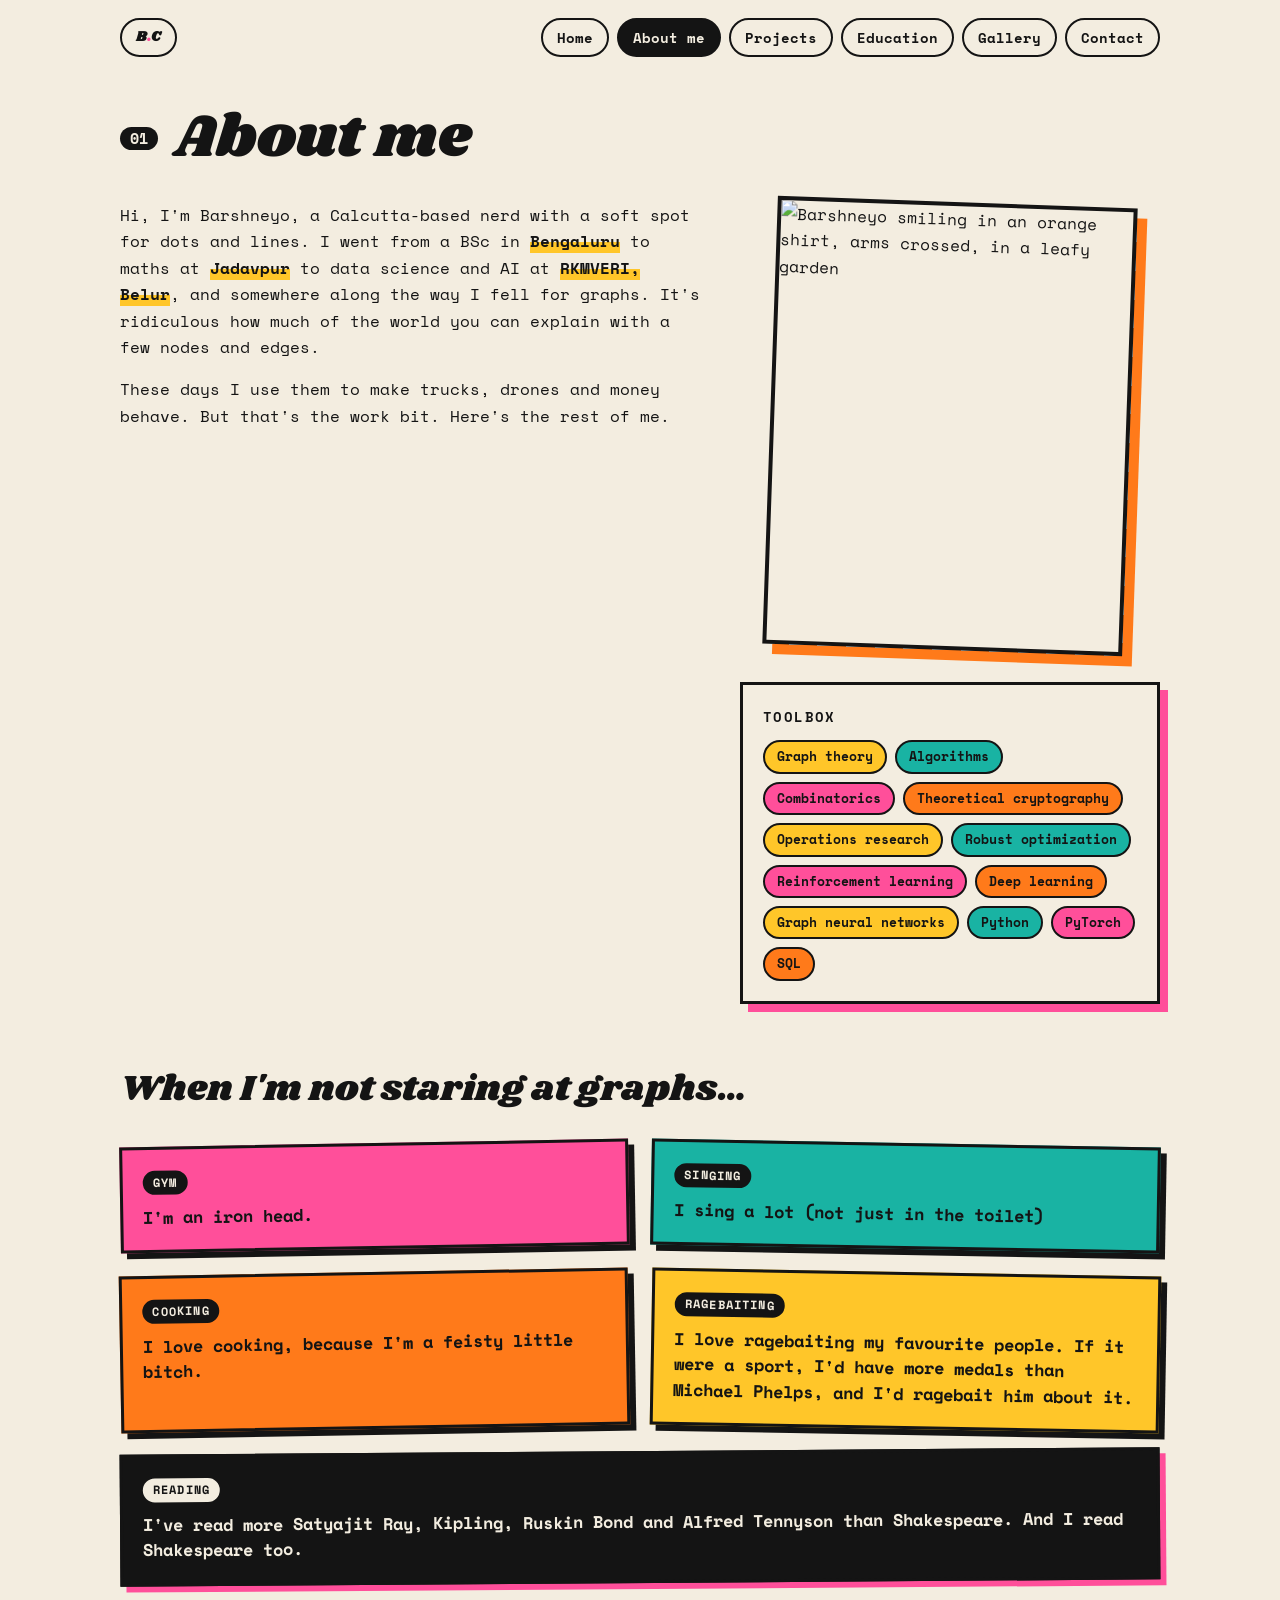
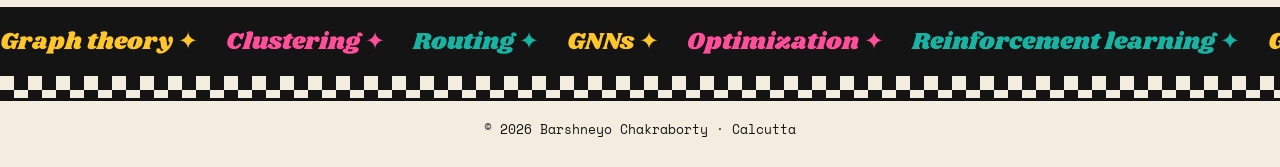
==== about.html @ a782593c "Add files via upload" ====
<!DOCTYPE html>
<html lang="en">
<head>
  <meta charset="utf-8">
  <meta name="viewport" content="width=device-width, initial-scale=1">
  <title>About me · Barshneyo</title>
  <meta name="description" content="Barshneyo Chakraborty: MSc Data Science & AI student at RKMVERI, Belur, working on graph-based machine learning for optimization.">
  <link rel="preconnect" href="https://fonts.googleapis.com">
  <link rel="preconnect" href="https://fonts.gstatic.com" crossorigin>
  <link href="https://fonts.googleapis.com/css2?family=Shrikhand&family=Space+Mono:wght@400;700&display=swap" rel="stylesheet">
  <link rel="stylesheet" href="style.css">
</head>
<body>

  <div class="wrap">
    <header class="nav">
      <a class="logo" href="index.html">B<span>.</span>C</a>
      <nav aria-label="Main">
        <ul>
          <li><a href="index.html">Home</a></li>
          <li><a href="about.html" aria-current="page">About me</a></li>
          <li><a href="projects.html">Projects</a></li>
          <li><a href="education.html">Education</a></li>
          <li><a href="gallery.html">Gallery</a></li>
          <li><a href="index.html#contact">Contact</a></li>
        </ul>
      </nav>
    </header>
  </div>

  <main id="top" class="subpage">
    <div class="wrap">

      <section id="about">
        <h2><span class="num">01</span>About me</h2>
        <div class="about">
          <div>
            <p>Hi, I'm Barshneyo, a Calcutta-based nerd with a soft spot for dots and lines. I went from a BSc in <strong>Bengaluru</strong> to maths at <strong>Jadavpur</strong> to data science and AI at <strong>RKMVERI, Belur</strong>, and somewhere along the way I fell for graphs. It's ridiculous how much of the world you can explain with a few nodes and edges.</p>
            <p>These days I use them to make trucks, drones and money behave. But that's the work bit. Here's the rest of me.</p>
          </div>
          <div class="about-side">
            <figure class="portrait">
              <img src="images/portrait.jpg" alt="Barshneyo smiling in an orange shirt, arms crossed, in a leafy garden" width="800" height="1000">
            </figure>
            <div class="skills">
            <h3>Toolbox</h3>
            <ul>
              <li>Graph theory</li>
              <li>Algorithms</li>
              <li>Combinatorics</li>
              <li>Theoretical cryptography</li>
              <li>Operations research</li>
              <li>Robust optimization</li>
              <li>Reinforcement learning</li>
              <li>Deep learning</li>
              <li>Graph neural networks</li>
              <li>Python</li>
              <li>PyTorch</li>
              <li>SQL</li>
            </ul>
          </div>
          </div>
        </div>

        <h3 class="off-hours">When I'm not staring at graphs…</h3>
        <ul class="hobbies">
          <li class="h-pink"><span class="h-tag">Gym</span><p>I'm an iron head.</p></li>
          <li class="h-teal"><span class="h-tag">Singing</span><p>I sing a lot (not just in the toilet)</p></li>
          <li class="h-orange"><span class="h-tag">Cooking</span><p>I love cooking, because I'm a feisty little bitch.</p></li>
          <li class="h-mustard"><span class="h-tag">Ragebaiting</span><p>I love ragebaiting my favourite people. If it were a sport, I'd have more medals than Michael Phelps, and I'd ragebait him about it.</p></li>
          <li class="h-ink wide"><span class="h-tag">Reading</span><p>I've read more Satyajit Ray, Kipling, Ruskin Bond and Alfred Tennyson than Shakespeare. And I read Shakespeare too.</p></li>
        </ul>
      </section>
    </div>
  </main>

  <div class="marquee in-flow" aria-hidden="true">
        <div class="track">
          <span>Graph theory ✦</span><span>Clustering ✦</span><span>Routing ✦</span><span>GNNs ✦</span><span>Optimization ✦</span><span>Reinforcement learning ✦</span>
          <span>Graph theory ✦</span><span>Clustering ✦</span><span>Routing ✦</span><span>GNNs ✦</span><span>Optimization ✦</span><span>Reinforcement learning ✦</span>
        </div>
      </div>
  <div class="checker" aria-hidden="true"></div>
  <footer>© <span id="year">2026</span> Barshneyo Chakraborty · Calcutta</footer>

  <script src="script.js"></script>
</body>
</html>
---- style.css ----
/* Barshneyo — retro-funky
   Monochrome base (ink on paper, checkerboards, sunburst) + 70s funk accents. */

:root {
  --ink: #141414;
  --paper: #f3ede0;
  --paper-2: #e4dccb;
  --pink: #ff4f9a;
  --orange: #ff7a1a;
  --mustard: #ffc629;
  --teal: #19b3a3;
  --display: "Shrikhand", "Cooper Black", Georgia, serif;
  --body: "Space Mono", ui-monospace, "Courier New", monospace;
  color-scheme: light;
}

* { box-sizing: border-box; }

html { scroll-behavior: smooth; }

body {
  margin: 0;
  background: var(--paper);
  color: var(--ink);
  font-family: var(--body);
  font-size: 16px;
  line-height: 1.65;
}

a { color: inherit; }
:focus-visible { outline: 3px dashed var(--pink); outline-offset: 4px; }

.wrap { max-width: 1080px; margin: 0 auto; padding: 0 20px; }

/* ---------- Checkerboard strips ---------- */
.checker {
  height: 28px;
  background-color: var(--paper);
  background-image: conic-gradient(var(--ink) 25%, transparent 0 50%, var(--ink) 0 75%, transparent 0);
  background-size: 28px 28px;
  border-top: 3px solid var(--ink);
  border-bottom: 3px solid var(--ink);
}

/* ---------- Nav ---------- */
.nav {
  display: flex; justify-content: space-between; align-items: center;
  gap: 16px; flex-wrap: wrap; padding: 18px 0;
}
.logo {
  font-family: var(--display); font-size: 26px; text-decoration: none;
  color: var(--ink);
}
.logo span { color: var(--pink); }
.nav ul { list-style: none; display: flex; gap: 8px; flex-wrap: wrap; margin: 0; padding: 0; }
.nav a {
  display: inline-block; text-decoration: none; font-size: 14px; font-weight: 700;
  padding: 6px 14px; border: 2px solid var(--ink); border-radius: 999px; background: var(--paper);
  transition: background .15s, transform .15s;
}
.nav a:hover { background: var(--mustard); transform: translateY(-2px); }

/* ---------- Hero ---------- */
.hero {
  position: relative; overflow: hidden;
  border: 3px solid var(--ink);
  background:
    repeating-conic-gradient(from 0deg at 50% 115%, var(--paper) 0deg 7deg, var(--paper-2) 7deg 14deg);
  padding: 72px 24px 64px;
  text-align: center;
  margin-bottom: 0;
}
.hero::after { /* sun */
  content: ""; position: absolute; left: 50%; bottom: -150px; transform: translateX(-50%);
  width: 300px; height: 300px; border-radius: 50%;
  background: repeating-linear-gradient(var(--orange) 0 22px, var(--pink) 22px 30px);
  border: 3px solid var(--ink);
  z-index: 0;
}
.hero > * { position: relative; z-index: 1; }

.hello {
  display: inline-block; font-weight: 700; font-size: 14px; letter-spacing: .12em; text-transform: uppercase;
  background: var(--ink); color: var(--paper); padding: 6px 14px; margin: 0 0 20px;
  transform: rotate(-2deg);
}

h1 {
  font-family: var(--display); font-weight: 400;
  font-size: clamp(58px, 13vw, 150px); line-height: 1; margin: 0 0 28px;
  color: var(--paper);
  -webkit-text-stroke: 3px var(--ink);
  paint-order: stroke fill;
  text-shadow:
    4px 4px 0 var(--ink),
    8px 8px 0 #e58fae,
    12px 12px 0 #ebc66e;
}

.tagline {
  max-width: 560px; margin: 0 auto 30px; font-size: 18px;
  background: var(--paper); border: 2px solid var(--ink); padding: 14px 18px;
  box-shadow: 6px 6px 0 var(--teal);
}

.sticker {
  position: absolute; top: 22px; right: 22px; z-index: 2;
  width: 108px; height: 108px; border-radius: 50%;
  display: grid; place-items: center; text-align: center;
  background: var(--mustard); border: 3px solid var(--ink);
  font-weight: 700; font-size: 13px; line-height: 1.2;
  transform: rotate(14deg);
  box-shadow: 4px 4px 0 var(--ink);
}
@media (max-width: 640px) { .sticker { width: 84px; height: 84px; font-size: 11px; top: 10px; right: 10px; } }

.btns { display: flex; justify-content: center; gap: 14px; flex-wrap: wrap; }
.btn {
  display: inline-block; text-decoration: none; font-weight: 700; font-size: 15px;
  padding: 12px 22px; border: 3px solid var(--ink); border-radius: 999px;
  background: var(--paper); box-shadow: 4px 4px 0 var(--ink);
  transition: transform .12s, box-shadow .12s;
}
.btn:hover { transform: translate(-2px, -2px); box-shadow: 6px 6px 0 var(--ink); }
.btn:active { transform: translate(2px, 2px); box-shadow: 1px 1px 0 var(--ink); }
.btn.pink { background: var(--pink); }
.btn.teal { background: var(--teal); }

/* ---------- Marquee ---------- */
.marquee {
  position: fixed; left: 0; right: 0; bottom: 0; z-index: 50;
  overflow: hidden; background: var(--ink); color: var(--mustard);
  border-top: 3px solid var(--mustard);
  white-space: nowrap; padding: 12px 0;
  font-family: var(--display); font-size: 24px;
}
.marquee .track { display: inline-flex; animation: scroll 28s linear infinite; }
.marquee span { padding-right: 28px; }
.marquee span:nth-child(3n+2) { color: var(--pink); }
.marquee span:nth-child(3n) { color: var(--teal); }
@keyframes scroll { from { transform: translateX(0); } to { transform: translateX(-50%); } }

/* ---------- Sections ---------- */
section { padding: 72px 0 24px; }

h2 {
  font-family: var(--display); font-weight: 400;
  font-size: clamp(38px, 6vw, 60px); line-height: 1.05; margin: 0 0 32px;
  display: flex; align-items: center; gap: 16px; flex-wrap: wrap;
}
h2 .num {
  font-family: var(--body); font-size: 15px; font-weight: 700;
  background: var(--ink); color: var(--paper); padding: 4px 10px; border-radius: 999px;
}

/* About */
.about {
  display: grid; grid-template-columns: 1.4fr 1fr; gap: 32px; align-items: start;
}
@media (max-width: 800px) { .about { grid-template-columns: 1fr; } }
.about p { margin: 0 0 16px; max-width: 62ch; }
.about strong { background: linear-gradient(transparent 55%, var(--mustard) 55%); }

.skills {
  border: 3px solid var(--ink); background: var(--paper); padding: 20px;
  box-shadow: 8px 8px 0 var(--pink);
}
.skills h3 { margin: 0 0 12px; font-size: 14px; text-transform: uppercase; letter-spacing: .1em; }
.skills ul { list-style: none; margin: 0; padding: 0; display: flex; flex-wrap: wrap; gap: 8px; }
.skills li {
  font-size: 13px; font-weight: 700; padding: 4px 12px;
  border: 2px solid var(--ink); border-radius: 999px;
}
.skills li:nth-child(4n+1) { background: var(--mustard); }
.skills li:nth-child(4n+2) { background: var(--teal); }
.skills li:nth-child(4n+3) { background: var(--pink); }
.skills li:nth-child(4n)   { background: var(--orange); }

/* Hobbies */
.off-hours {
  font-family: var(--display); font-weight: 400; font-size: clamp(26px, 4vw, 36px);
  margin: 56px 0 24px;
}
.hobbies {
  list-style: none; margin: 0; padding: 0;
  display: grid; grid-template-columns: repeat(2, minmax(0, 1fr)); gap: 22px;
}
@media (max-width: 700px) { .hobbies { grid-template-columns: 1fr; } }
.hobbies li {
  border: 3px solid var(--ink); padding: 18px 20px 20px;
  box-shadow: 6px 6px 0 var(--ink);
  transition: transform .15s;
}
.hobbies li:nth-child(odd)  { transform: rotate(-1deg); }
.hobbies li:nth-child(even) { transform: rotate(1deg); }
.hobbies li:hover { transform: rotate(0) scale(1.02); }
.hobbies li.wide { grid-column: 1 / -1; transform: rotate(-0.4deg); }
.hobbies p { margin: 10px 0 0; font-size: 17px; font-weight: 700; line-height: 1.5; }
.h-tag {
  display: inline-block; font-size: 12px; font-weight: 700; text-transform: uppercase; letter-spacing: .1em;
  background: var(--ink); color: var(--paper); padding: 2px 10px; border-radius: 999px;
}
.h-pink    { background: var(--pink); }
.h-teal    { background: var(--teal); }
.h-orange  { background: var(--orange); }
.h-mustard { background: var(--mustard); }
.h-ink     { background: var(--ink); color: var(--paper); box-shadow: 6px 6px 0 var(--pink) !important; }
.h-ink .h-tag { background: var(--paper); color: var(--ink); }
@media (prefers-reduced-motion: reduce) { .hobbies li { transition: none; } }

/* Projects */
.grid { display: grid; grid-template-columns: repeat(2, minmax(0, 1fr)); gap: 28px; }
@media (max-width: 760px) { .grid { grid-template-columns: 1fr; } }

.card {
  --c: var(--pink);
  border: 3px solid var(--ink); background: var(--paper);
  box-shadow: 10px 10px 0 var(--c);
  transition: transform .18s, box-shadow .18s;
  display: flex; flex-direction: column;
}
.card:hover { transform: translate(-3px, -3px) rotate(-0.6deg); box-shadow: 14px 14px 0 var(--c); }
.card.orange  { --c: var(--orange); }
.card.mustard { --c: var(--mustard); }
.card.teal    { --c: var(--teal); }

.card .top {
  display: flex; justify-content: space-between; align-items: center; gap: 12px;
  padding: 10px 16px; border-bottom: 3px solid var(--ink); background: var(--c);
  font-size: 12px; font-weight: 700; text-transform: uppercase; letter-spacing: .08em;
}
.card .body { padding: 18px 20px 22px; flex: 1; }
.card h3 { font-family: var(--display); font-weight: 400; font-size: 30px; line-height: 1.1; margin: 0 0 4px; }
.card .full { font-size: 13px; margin: 0 0 12px; opacity: .75; }
.card p { margin: 0; font-size: 15px; }
.badge {
  background: var(--ink); color: var(--paper); padding: 2px 10px; border-radius: 999px;
  white-space: nowrap; font-variant-numeric: tabular-nums;
}
.card.big { grid-column: 1 / -1; }
.card.big h3 { font-size: clamp(30px, 4.5vw, 44px); }
.steps { display: flex; flex-wrap: wrap; gap: 10px; margin-top: 16px; align-items: center; }
.steps span { border: 2px solid var(--ink); padding: 4px 12px; font-weight: 700; font-size: 14px; background: var(--paper-2); }
.steps i { font-style: normal; font-weight: 700; }

/* Education — ticket stubs */
.tickets { display: grid; gap: 18px; max-width: 760px; }
.ticket {
  display: grid; grid-template-columns: 140px 1fr; border: 3px solid var(--ink); background: var(--paper);
}
@media (max-width: 520px) { .ticket { grid-template-columns: 1fr; } }
.ticket .when {
  background: var(--ink); color: var(--paper); padding: 16px; font-weight: 700;
  display: flex; align-items: center; justify-content: center; text-align: center;
  border-right: 3px dashed var(--paper);
}
.ticket:nth-child(1) .when { color: var(--mustard); }
.ticket:nth-child(2) .when { color: var(--pink); }
.ticket:nth-child(3) .when { color: var(--teal); }
.ticket .what { padding: 14px 18px; }
.ticket h3 { margin: 0; font-size: 17px; }
.ticket p { margin: 2px 0 0; font-size: 14px; opacity: .8; }

/* Contact */
.contact {
  border: 3px solid var(--ink); padding: 40px 24px; text-align: center;
  background:
    radial-gradient(var(--ink) 1.6px, transparent 1.8px) 0 0 / 16px 16px,
    var(--mustard);
  margin-bottom: 72px;
}
.contact .inner {
  display: inline-block; background: var(--paper); border: 3px solid var(--ink);
  padding: 28px 28px 30px; box-shadow: 8px 8px 0 var(--ink); max-width: 100%;
}
.contact h2 { justify-content: center; margin-bottom: 12px; }
.contact p { margin: 0 0 22px; }

footer { padding: 18px 0 26px; text-align: center; font-size: 13px; }

@media (prefers-reduced-motion: reduce) {
  html { scroll-behavior: auto; }
  .marquee .track { animation-duration: 60s; }
  .card, .btn, .nav a { transition: none; }
}

/* ---------- Multi-page ---------- */
.nav a[aria-current="page"] { background: var(--ink); color: var(--paper); }
.nav a[aria-current="page"]:hover { background: var(--pink); color: var(--ink); }
.subpage section { padding-top: 32px; min-height: 60vh; }
#contact { padding-top: 56px; }

/* ---------- Photos ---------- */
.badge-photo {
  display: block; margin: 0 auto 18px;
  width: 280px; height: 280px; border-radius: 50%; object-fit: cover;
  border: 5px solid var(--ink); box-shadow: 8px 8px 0 var(--pink);
}
.about-side { display: grid; gap: 32px; }
.portrait { margin: 0; justify-self: center; transform: rotate(2deg); max-width: 360px; }
.portrait img {
  display: block; width: 100%; height: auto;
  border: 4px solid var(--ink); box-shadow: 10px 10px 0 var(--orange);
}
.booth { display: flex; flex-wrap: wrap; gap: 28px; align-items: flex-start; }
.polaroid {
  margin: 0; background: #fffdf7; border: 3px solid var(--ink);
  padding: 12px 12px 0; box-shadow: 6px 6px 0 var(--ink);
  transition: transform .15s;
}
.polaroid img { display: block; height: 260px; width: auto; max-width: 100%; object-fit: cover; border: 2px solid var(--ink); }
.polaroid figcaption { font-family: var(--display); font-size: 22px; text-align: center; padding: 8px 0 10px; }
.polaroid.p1 { transform: rotate(-2.5deg); }
.polaroid.p2 { transform: rotate(1.5deg); }
.polaroid.p3 { transform: rotate(-1deg); }
.polaroid:hover { transform: rotate(0) scale(1.03); }
@media (max-width: 600px) {
  .polaroid { width: 100%; }
  .polaroid img { height: auto; width: 100%; }
}
@media (prefers-reduced-motion: reduce) { .polaroid { transition: none; } }

/* Ticker is pinned to the bottom of the screen; keep content clear of it */
body:has(.marquee:not(.in-flow)) { padding-bottom: 64px; }
@media (max-width: 600px) { .badge-photo { width: 210px; height: 210px; } .marquee { font-size: 19px; padding: 9px 0; } }

/* Gallery page: bigger polaroids */
#gallery .booth { gap: 36px; justify-content: center; }
#gallery .polaroid img { height: 340px; }
@media (max-width: 1150px) { #gallery .polaroid img { height: 280px; } }
@media (max-width: 600px) { #gallery .polaroid img { height: auto; } }

/* On inner pages the ticker sits at the end of the page instead of floating over photos */
.marquee.in-flow { position: static; border-top: 3px solid var(--ink); }
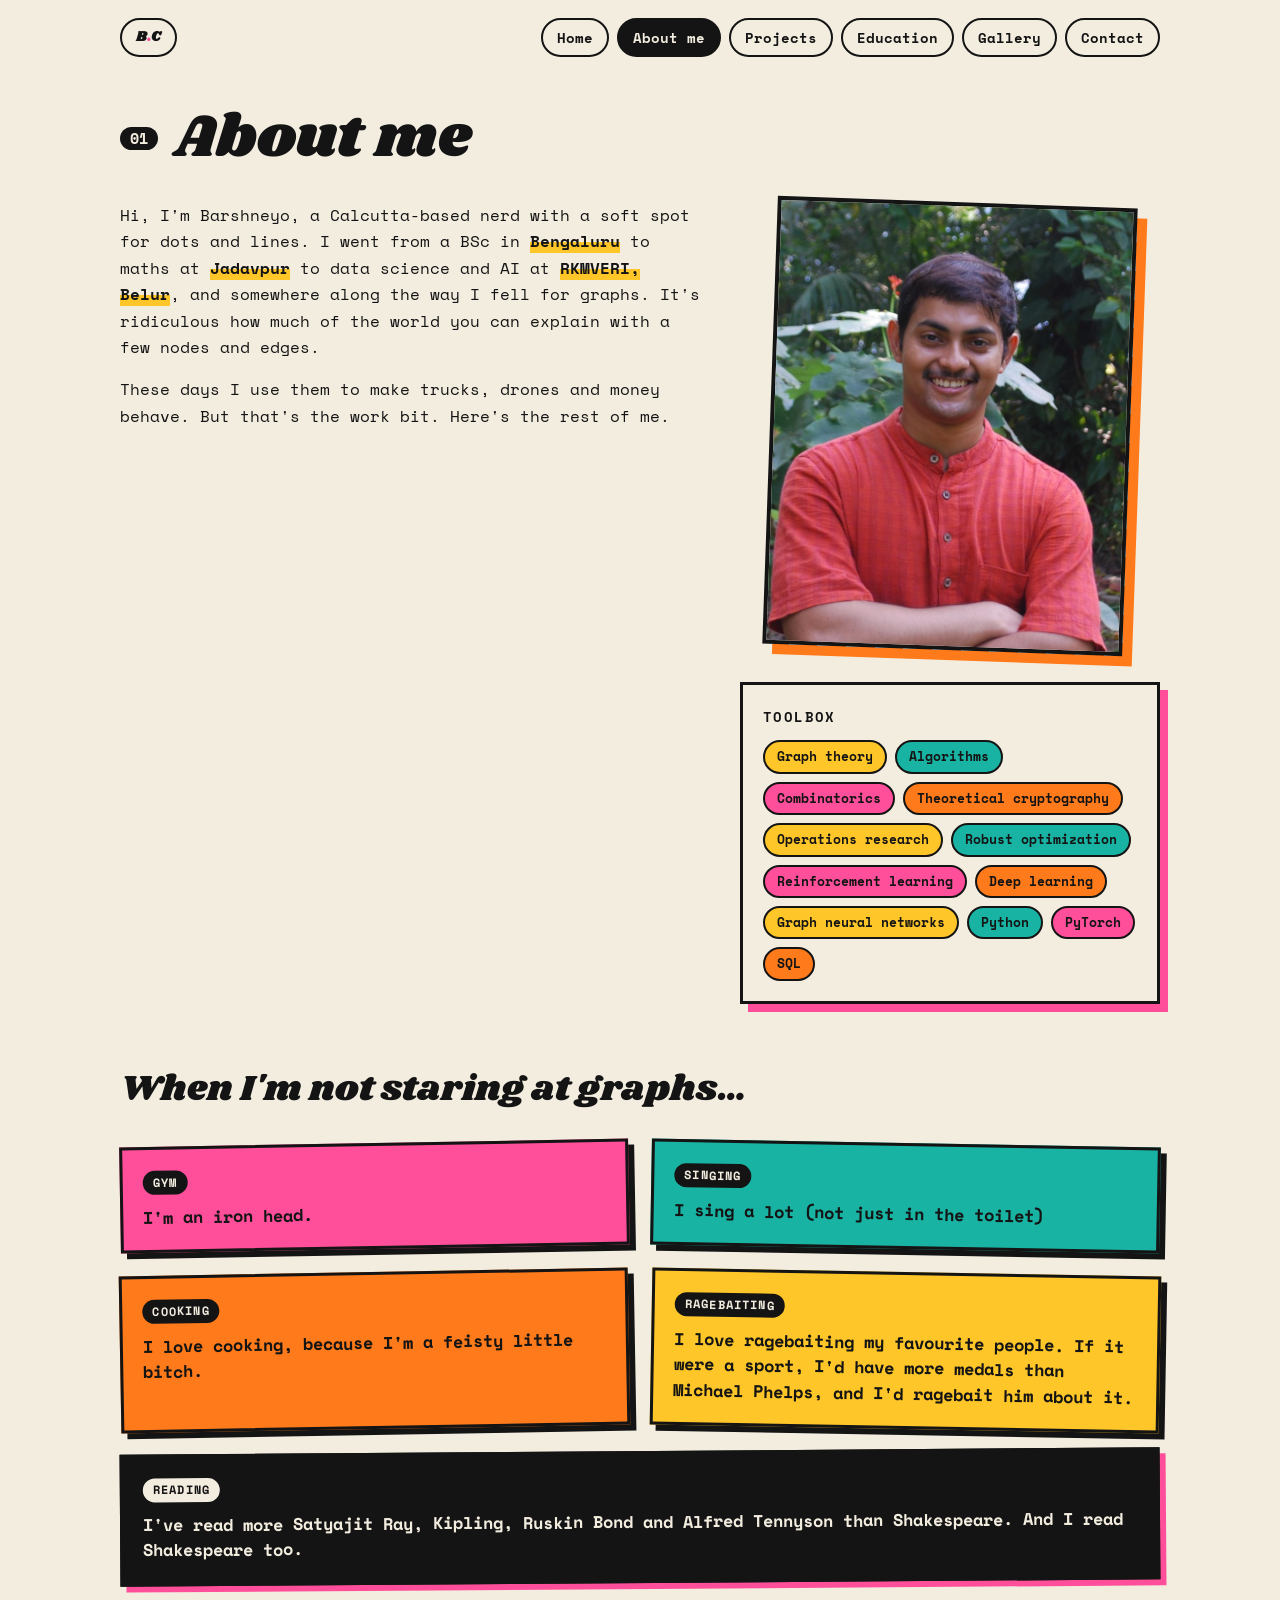
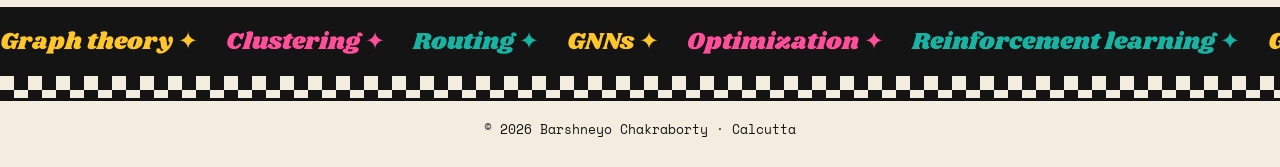
==== commit 6d0c5551: "Add files via upload" ====
--- a/about.html
+++ b/about.html
@@ -40,7 +40,7 @@
           </div>
           <div class="about-side">
             <figure class="portrait">
-              <img src="images/portrait.jpg" alt="Barshneyo smiling in an orange shirt, arms crossed, in a leafy garden" width="800" height="1000">
+              <img src="portrait.jpg" alt="Barshneyo smiling in an orange shirt, arms crossed, in a leafy garden" width="800" height="1000">
             </figure>
             <div class="skills">
             <h3>Toolbox</h3>
--- a/style.css
+++ b/style.css
@@ -332,3 +332,18 @@
 
 /* On inner pages the ticker sits at the end of the page instead of floating over photos */
 .marquee.in-flow { position: static; border-top: 3px solid var(--ink); }
+
+/* Contact details */
+.contact-list { list-style: none; margin: 0; padding: 0; display: grid; gap: 10px; text-align: left; }
+.contact-list li {
+  display: grid; grid-template-columns: 96px 1fr; gap: 12px; align-items: center;
+  border: 2px solid var(--ink); padding: 10px 14px; background: var(--paper);
+}
+.contact-list li:nth-child(1) { box-shadow: 4px 4px 0 var(--pink); }
+.contact-list li:nth-child(2) { box-shadow: 4px 4px 0 var(--teal); }
+.contact-list li:nth-child(3) { box-shadow: 4px 4px 0 var(--mustard); }
+.contact-list li:nth-child(4) { box-shadow: 4px 4px 0 var(--orange); }
+.c-lbl { font-size: 12px; font-weight: 700; text-transform: uppercase; letter-spacing: .1em; }
+.contact-list a { font-weight: 700; overflow-wrap: anywhere; text-decoration-thickness: 2px; text-underline-offset: 4px; }
+.contact-list a:hover { color: var(--pink); }
+@media (max-width: 480px) { .contact-list li { grid-template-columns: 1fr; gap: 2px; } }
